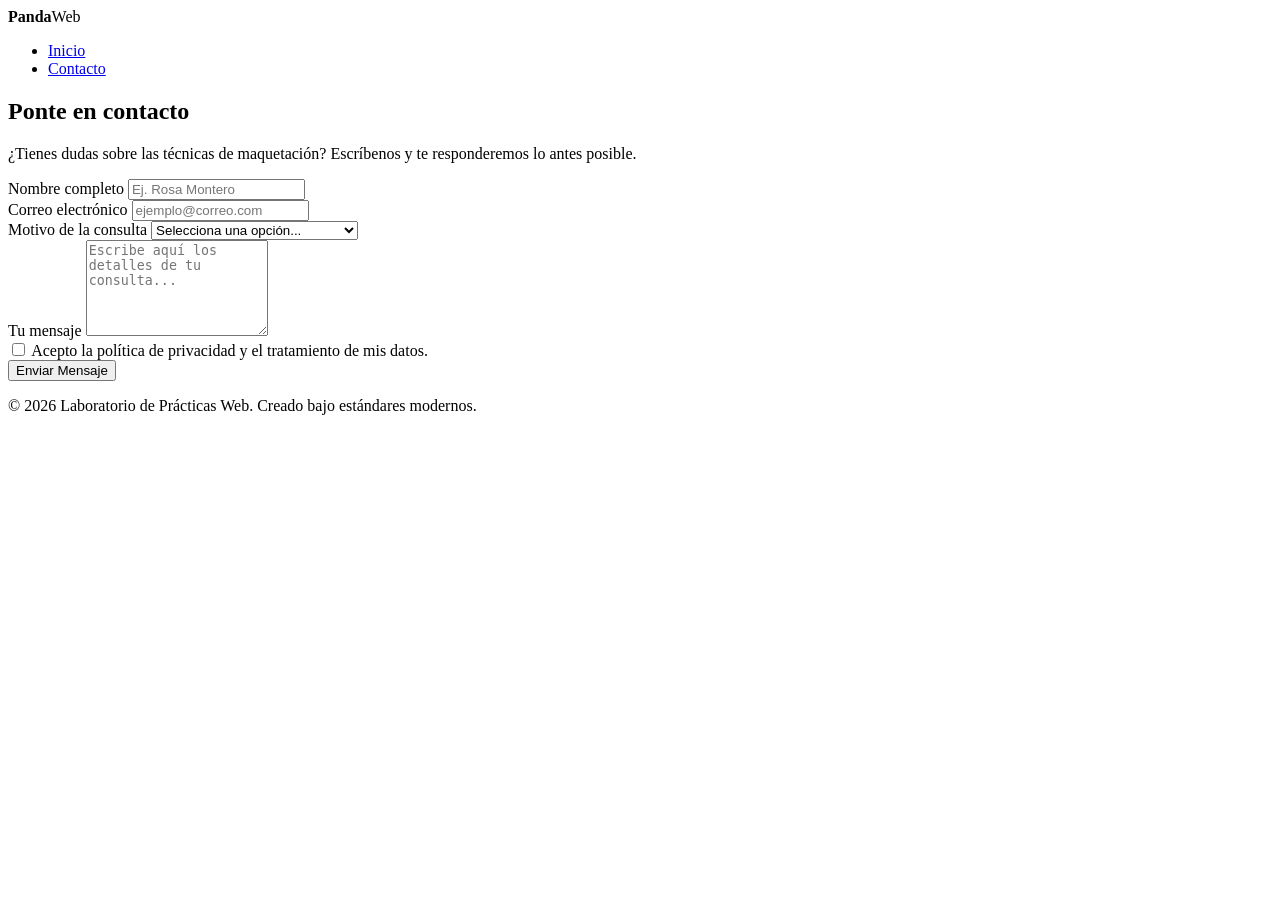
==== contacto.html @ 4958ac7d "Mi primer repositorio" ====
<!DOCTYPE html>
<html lang="es">
<head>
    <meta charset="UTF-8">
    <meta name="viewport" content="width=device-width, initial-scale=1.0">
    <title>Laboratorio Web - Contacto</title>
    <link rel="stylesheet" href="css/styles.css">
</head>
<body>

    <header class="sitio-header">
        <div class="logo">
            <strong>Panda</strong>Web
        </div>
        <nav class="sitio-nav">
            <ul>
                <li><a href="index.html">Inicio</a></li>
                <li><a href="contacto.html" class="activo">Contacto</a></li>
            </ul>
        </nav>
    </header>

    <main class="contenedor-contacto">
        <section class="contacto-seccion">
            <header class="contacto-cabecera">
                <h1>Ponte en contacto</h1>
                <p>¿Tienes dudas sobre las técnicas de maquetación? Escríbenos y te responderemos lo antes posible.</p>
            </header>

            <form action="#" method="POST" class="formulario-contacto">
                
                <div class="grupo-formulario">
                    <label for="nombre">Nombre completo</label>
                    <input type="text" id="nombre" name="nombre" placeholder="Ej. Rosa Montero" required>
                </div>

                <div class="grupo-formulario">
                    <label for="email">Correo electrónico</label>
                    <input type="email" id="email" name="email" placeholder="ejemplo@correo.com" required>
                </div>

                <div class="grupo-formulario">
                    <label for="motivo">Motivo de la consulta</label>
                    <select id="motivo" name="motivo" required>
                        <option value="" disabled selected>Selecciona una opción...</option>
                        <option value="sugerencia">Sugerencia de código</option>
                        <option value="error">Reportar un bug del laboratorio</option>
                        <option value="colaboracion">Propuesta de colaboración</option>
                        <option value="otros">Otros asuntos</option>
                    </select>
                </div>

                <div class="grupo-formulario">
                    <label for="mensaje">Tu mensaje</label>
                    <textarea id="mensaje" name="mensaje" rows="6" placeholder="Escribe aquí los detalles de tu consulta..." required></textarea>
                </div>

                <div class="grupo-checkbox">
                    <input type="checkbox" id="privacidad" name="privacidad" required>
                    <label for="privacidad">Acepto la política de privacidad y el tratamiento de mis datos.</label>
                </div>

                <button type="submit" class="boton-enviar">Enviar Mensaje</button>

            </form>
        </section>
    </main>

    <footer class="sitio-footer">
        <p>&copy; 2026 Laboratorio de Prácticas Web. Creado bajo estándares modernos.</p>
    </footer>

</body>
</html>
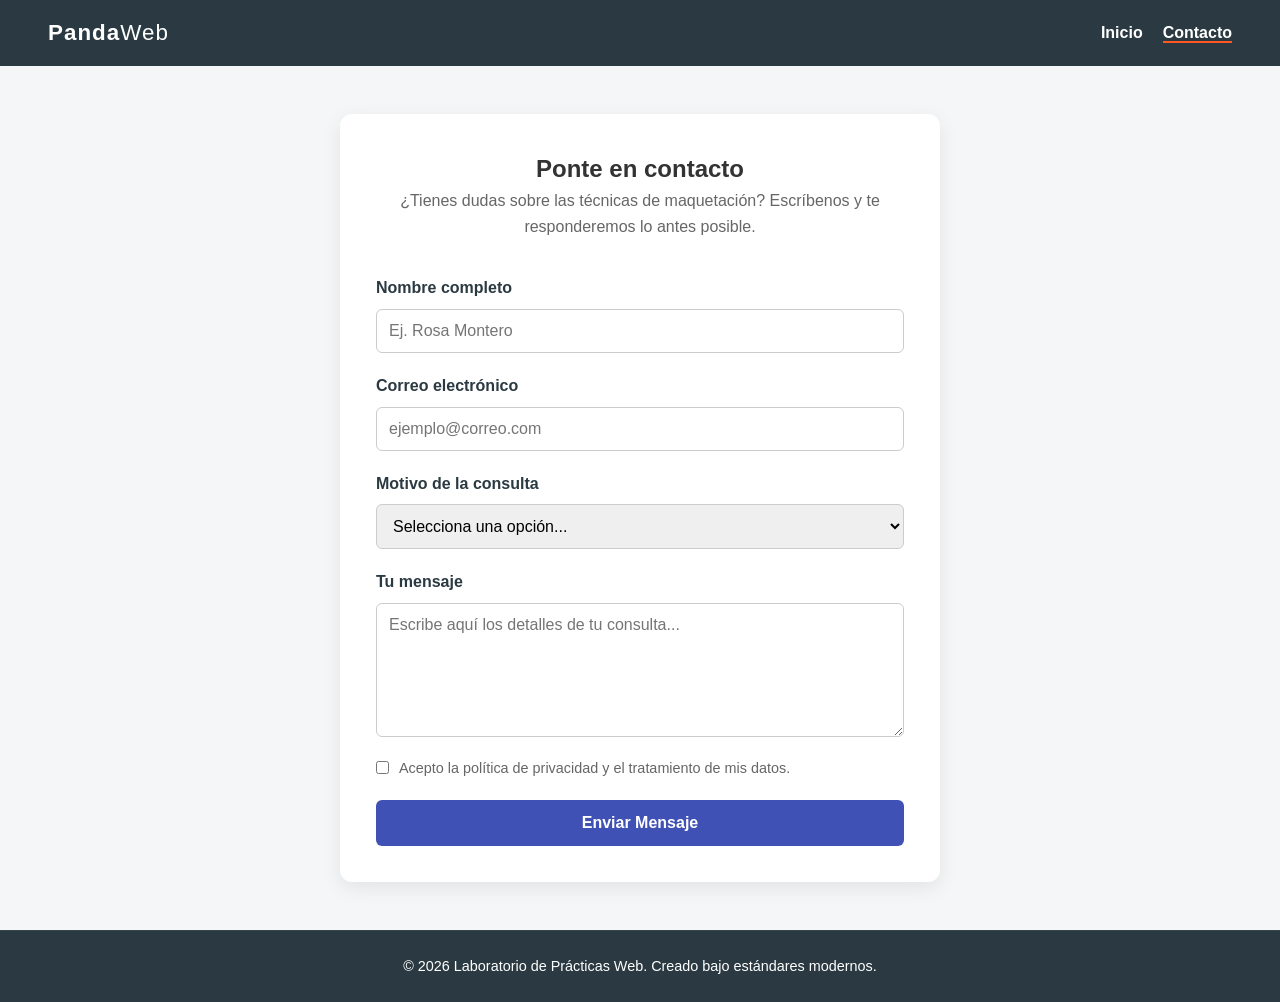
==== commit f3c4af26: "cambio de ruta" ====
--- a/contacto.html
+++ b/contacto.html
@@ -4,7 +4,7 @@
     <meta charset="UTF-8">
     <meta name="viewport" content="width=device-width, initial-scale=1.0">
     <title>Laboratorio Web - Contacto</title>
-    <link rel="stylesheet" href="css/styles.css">
+    <link rel="stylesheet" href="styles.css">
 </head>
 <body>
 
@@ -71,4 +71,4 @@
     </footer>
 
 </body>
-</html>+</html>
--- a/styles.css
+++ b/styles.css
@@ -0,0 +1,280 @@
+:root {
+    --color-primario: #2b3a42;
+    --color-secundario: #3f51b5;
+    --color-acento: #ff5722;
+    --color-fondo: #f4f6f8;
+    --color-superficie: #ffffff;
+    --color-texto: #333333;
+    --color-texto-suave: #666666;
+    --fuente-principal: 'Segoe UI', Tahoma, Geneva, Verdana, sans-serif;
+    --radio-borde: 12px;
+    --espaciado: 24px;
+}
+
+* {
+    box-sizing: border-box;
+    margin: 0;
+    padding: 0;
+}
+
+body {
+    font-family: var(--fuente-principal);
+    background-color: var(--color-fondo);
+    color: var(--color-texto);
+    line-height: 1.6;
+    display: flex;
+    flex-direction: column;
+    min-height: 100vh;
+}
+
+main {
+    flex: 1;
+}
+
+
+.sitio-header {
+  
+    background-color: var(--color-primario);
+    color: var(--color-superficie);
+    display: flex;
+    justify-content: space-between;
+    align-items: center;
+    padding: 15px calc(var(--espaciado) * 2);
+}
+
+.logo {
+    font-size: 1.4rem;
+    letter-spacing: 1px;
+}
+
+.sitio-nav ul {
+    list-style: none;
+    display: flex;
+    gap: 20px;
+}
+
+.sitio-nav a {
+    color: #FFFFFF;
+    text-decoration: none;
+    font-weight: 600;
+    transition: color 0.3s;
+}
+
+.sitio-nav a:hover,
+.sitio-nav a.activo {
+    color: var(--color-superficie);
+    border-bottom: 2px solid var(--color-acento);
+}
+
+
+.hero {
+    position: relative;
+    width: 100%;
+    height: 400px;
+    overflow: hidden;
+}
+
+.hero-figure {
+    width: 100%;
+    height: 100%;
+}
+
+.hero-figure img {
+    width: 100%;
+    height: 100%;
+    object-fit: cover;
+    object-position: center;
+}
+
+.hero-content {
+    position: absolute;
+    top: 0;
+    left: 0;
+    width: 100%;
+    height: 100%;
+    background: rgba(43, 58, 66, 0.7);
+    display: flex;
+    flex-direction: column;
+    justify-content: center;
+    align-items: center;
+    color: var(--color-superficie);
+    text-align: center;
+    padding: var(--espaciado);
+}
+
+.hero-content h1 {
+    font-family: 'Libre Baskerville';
+    font-size: 2.5rem;
+    margin-bottom: 10px;
+    color: chartreuse;
+}
+
+
+.contenido-principal {
+    font-family: 'League Spartan';
+    padding: calc(var(--espaciado) * 2);
+    max-width: 1200px;
+    margin: 0 auto;
+    color: darkblue;
+}
+
+.contenido-principal h2 {
+    margin-bottom: calc(var(--espaciado) * 1.5);
+    text-align: center;
+}
+
+.tarjetas-grid {
+    display: flex;
+    flex-wrap: wrap;
+    gap: var(--espaciado);
+    justify-content: center;
+}
+
+.tarjeta {
+    background-color: var(--color-superficie);
+    border-radius: var(--radio-borde);
+    overflow: hidden;
+    box-shadow: 0 4px 12px rgba(0,0,0,0.05);
+    flex: 1 1 300px;
+    max-width: 360px;
+    display: flex;
+    flex-direction: column;
+}
+
+.tarjeta-imagen {
+    width: 100%;
+    height: 200px;
+}
+
+.tarjeta-imagen img {
+    width: 100%;
+    height: 100%;
+    object-fit: cover;
+    object-position: center;
+}
+
+.tarjeta-cuerpo {
+    padding: var(--espaciado);
+}
+
+.tarjeta-cuerpo h3 {
+    margin-bottom: 10px;
+    color: var(--color-primario);
+}
+
+
+.contenedor-contacto {
+    display: flex;
+    justify-content: center;
+    align-items: center;
+    padding: calc(var(--espaciado) * 2) var(--espaciado);
+}
+
+.contacto-seccion {
+    background-color: var(--color-superficie);
+    padding: calc(var(--espaciado) * 1.5);
+    border-radius: var(--radio-borde);
+    box-shadow: 0 6px 20px rgba(0,0,0,0.08);
+    max-width: 600px;
+    width: 100%;
+}
+
+.contacto-cabecera {
+    text-align: center;
+    margin-bottom: calc(var(--espaciado) * 1.5);
+}
+
+.contacto-cabecera p {
+    color: var(--color-texto-suave);
+}
+
+.formulario-contacto {
+    display: flex;
+    flex-direction: column;
+    gap: 20px;
+}
+
+.grupo-formulario {
+    display: flex;
+    flex-direction: column;
+    gap: 8px;
+}
+
+.grupo-formulario label {
+    font-weight: 600;
+    color: var(--color-primario);
+}
+
+.grupo-formulario input[type="text"],
+.grupo-formulario input[type="email"],
+.grupo-formulario select,
+.grupo-formulario textarea {
+    width: 100%;
+    padding: 12px;
+    border: 1px solid #ccc;
+    border-radius: 6px;
+    font-family: inherit;
+    font-size: 1rem;
+    transition: border-color 0.3s;
+}
+
+.grupo-formulario input:focus,
+.grupo-formulario select:focus,
+.grupo-formulario textarea:focus {
+    outline: none;
+    border-color: var(--color-secundario);
+}
+
+.grupo-checkbox {
+    display: flex;
+    align-items: flex-start;
+    gap: 10px;
+    font-size: 0.9rem;
+    color: var(--color-texto-suave);
+}
+
+.grupo-checkbox input {
+    margin-top: 4px;
+}
+
+.boton-enviar {
+    background-color: var(--color-secundario);
+    color: var(--color-superficie);
+    border: none;
+    padding: 14px;
+    border-radius: 6px;
+    font-size: 1rem;
+    font-weight: 600;
+    cursor: pointer;
+    transition: background-color 0.3s;
+}
+
+.boton-enviar:hover {
+    background-color: var(--color-primario);
+}
+
+
+.sitio-footer {
+    background-color: var(--color-primario);
+    color: #FFFFFF;
+    text-align: center;
+    padding: var(--espaciado);
+    font-size: 0.9rem;
+    border-top: 1px solid #37474f;
+}
+
+
+@media (max-width: 600px) {
+    .sitio-header {
+        flex-direction: column;
+        gap: 15px;
+    }
+    
+    .hero {
+        height: 300px;
+    }
+
+    .hero-content h1 {
+        font-size: 1.8rem;
+    }
+}
